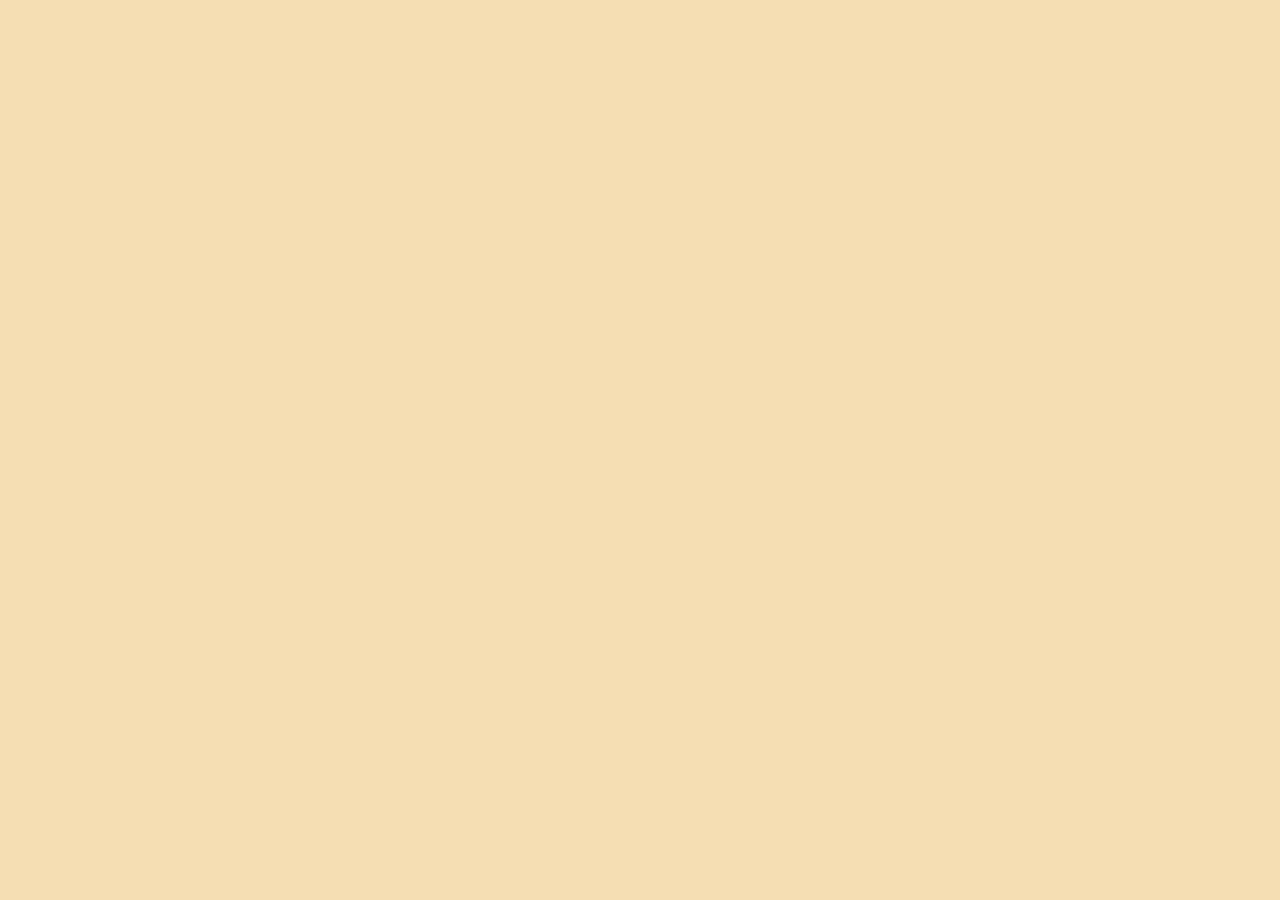
==== Input_form.html @ fb98709b "landing page" ====
<!DOCTYPE html>
<html lang="en">
<head>
    <meta charset="UTF-8">
    <meta http-equiv="X-UA-Compatible" content="IE=edge">
    <meta name="viewport" content="width=device-width, initial-scale=1.0">
    <title>Document</title>
    <link rel="stylesheet" href="Input_form.css">
</head>
<body>
    
</body>
</html>
---- Input_form.css ----
body{
    background-color: wheat;
}
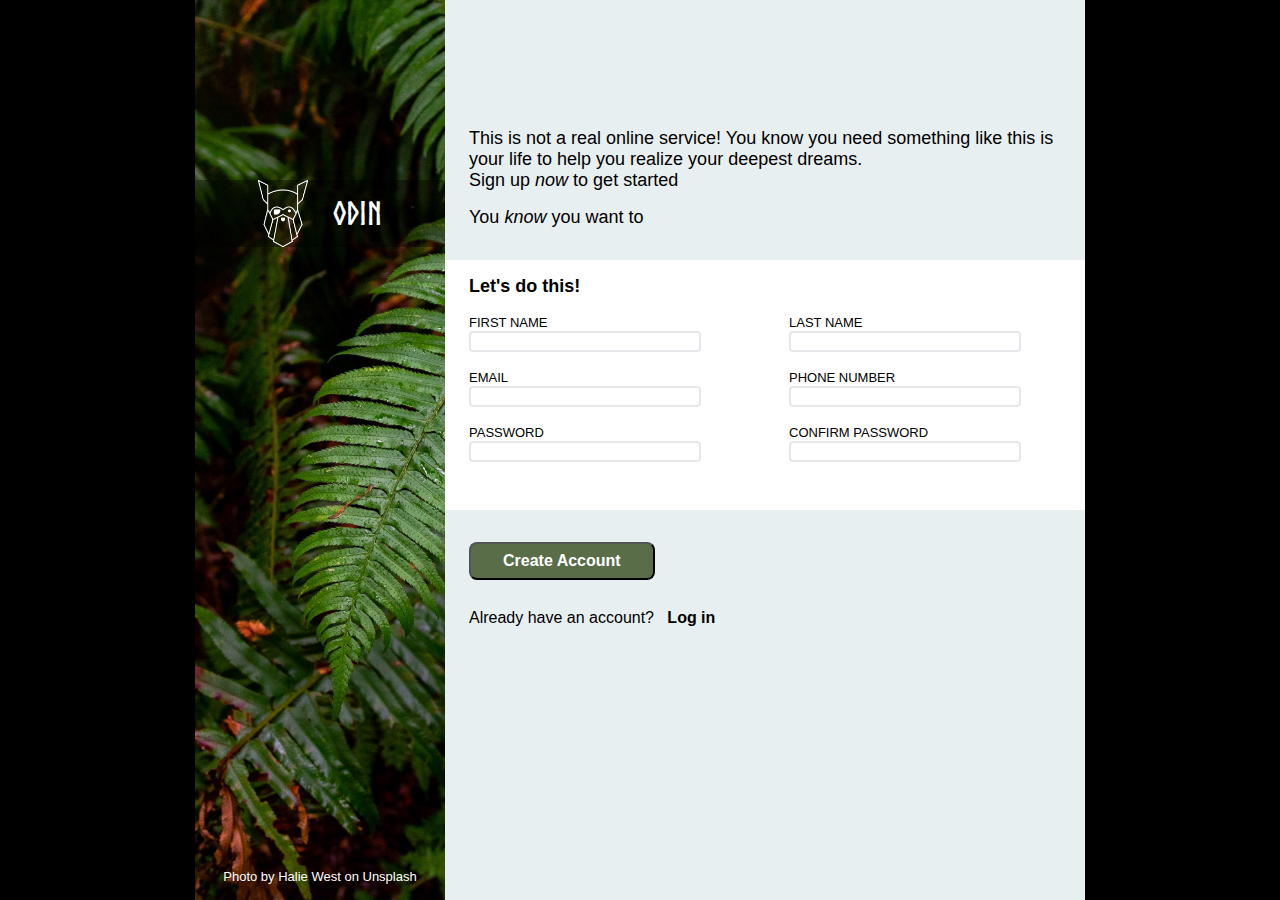
==== commit ed785a16: "fixes url for images and fonts" ====
--- a/Input_form.html
+++ b/Input_form.html
@@ -8,6 +8,62 @@
     <link rel="stylesheet" href="Input_form.css">
 </head>
 <body>
-    
+    <div class="image-container">
+        <div class="odin-banner">
+            <img src="./images/odin-logo.png" alt="odin logo">
+            <div class="banner-text">ODIN</div>
+        </div>
+        <div class="photo-credit">Photo by Halie West on Unsplash</div>
+    </div>
+
+    <div class="form-container">
+        <div class="text-1">This is not a real online service! You know you need something like this is your life
+            to help you realize your deepest dreams. 
+            <br/>  Sign up <em>now</em> to get started</div>
+        <div class="text-2">You <em>know</em> you want to</div>
+        
+        <div class="form">
+            <form action="no.action.for.now" method="post">
+                <div class="form-title">Let's do this!</div>
+                    <div class="column">
+                        <div>
+                            <label for="first-name">FIRST NAME</label>
+                            <input type="text" name="first-name" id="first-name">
+                        </div>
+
+                        <div>
+                            <label for="email">EMAIL</label>
+                            <input type="email" name="email" id=email>
+                        </div>
+                        
+                        <div>
+                            <label for="password">PASSWORD</label>
+                            <input type="password" name="password" id="password" class="error">
+                        </div>
+                    </div>
+
+                    <div class="column">
+                        <div>
+                            <label for="last-name">LAST NAME</label>
+                            <input type="text" name="last-name" id="last-name">
+                        </div>
+
+                        <div>
+                            <label for="phone">PHONE NUMBER</label>
+                            <input type="text" name="phone" id="phone">
+                        </div>
+                        
+                        <div>
+                            <label for="cf-password">CONFIRM PASSWORD</label>
+                            <input type="password" name="cf-password" id="cf-password" class="error">
+                        </div>
+                    </div>
+
+            </form>
+        </div>
+
+        <button class="btn">Create Account</button>
+        <div class="text-3">Already have an account? &nbsp<b> Log in</b></div>
+    </div>
 </body>
-</html>+</html>
--- a/Input_form.css
+++ b/Input_form.css
@@ -1,3 +1,138 @@
+:root{
+    font-family: sans-serif;
+}
+
 body{
-    background-color: wheat;
-}+    margin:0px;
+    display: flex;
+    flex-direction: row;
+    justify-content: center;
+    background-color: black;
+    box-sizing: border-box;
+    width: 100vw;
+    min-height: 100vh;
+}
+
+.image-container{
+    display: flex;
+    flex-direction: column;
+    background-image: url("./images/fern.jpg");
+    background-size: cover;
+    width: 250px;
+    position: relative;
+}
+
+
+.odin-banner{
+    display: flex;
+    flex-direction: row;
+    justify-content: center;
+    gap: 10%;
+    background-color:rgba(0, 0, 0, 0.4);
+    margin-top: 20vh;
+}
+
+
+img{
+    width: 20%;
+}
+
+
+@font-face {
+    font-family: norse;
+    src: url("./fonts/Norse-Bold.otf");
+  }
+  
+
+.banner-text{
+    margin: auto 0rem;
+    color: white;
+    font-family: norse, sans-serif;
+    font-size:xx-large;
+}
+
+
+.photo-credit{
+    display: flex;
+    justify-content: center;
+    position: absolute;
+    bottom: 0px;
+    width: 100%;
+    bottom: 1rem;
+    padding: auto;
+    font-size: small;
+    color: white;
+}
+
+
+.form-container{
+    width: clamp(200px, 50vw, 1000px);
+    background-color: rgb(232, 239, 241);
+}
+
+.text-1{
+    margin: 20% 0rem 1rem 1.5rem;
+    font-size: large;
+    max-width: 37rem;
+}
+
+.text-2{
+    margin: 2% 0rem 1rem 1.5rem;
+    font-size: large;
+    max-width: 37rem;
+}
+
+.form{
+    margin: 5% 0rem 1rem 0rem;
+    background-color: white;
+ }
+
+ .column{
+    width: 50%;
+    float: left;
+    background-color: white;
+    padding: 1rem 0rem 2rem 0rem; 
+}
+
+.form-title{
+    padding: 1rem 0rem 0rem 1.5rem;
+    font-size: large;
+    font-weight: bold;
+}
+
+
+input{
+    display: block;
+    width: 70%;
+    margin: 0rem 0rem 1rem 1.5rem;
+    border-radius: 4px;
+    border: 2px solid #E5E7EB;
+}
+
+input:focus{
+    border: 1px solid #b7c8eb; 
+    box-shadow: 5px 5px 5px #b7c8eb;
+}
+
+
+label{
+    margin: 0rem 0rem 1rem 1.5rem;
+    font-size: small;
+}
+
+.btn{
+    margin: 5% 0rem 1rem 1.5rem;
+    font-size: medium;
+    background-color: #596D48;
+    color: white;
+    font-weight: bold;
+    padding: 0.5rem 2rem;
+    border-radius: 0.5rem;
+}
+
+
+.text-3{
+    margin: 2% 0rem 1rem 1.5rem;
+    font-size: medium;
+    max-width: 37rem;
+}
